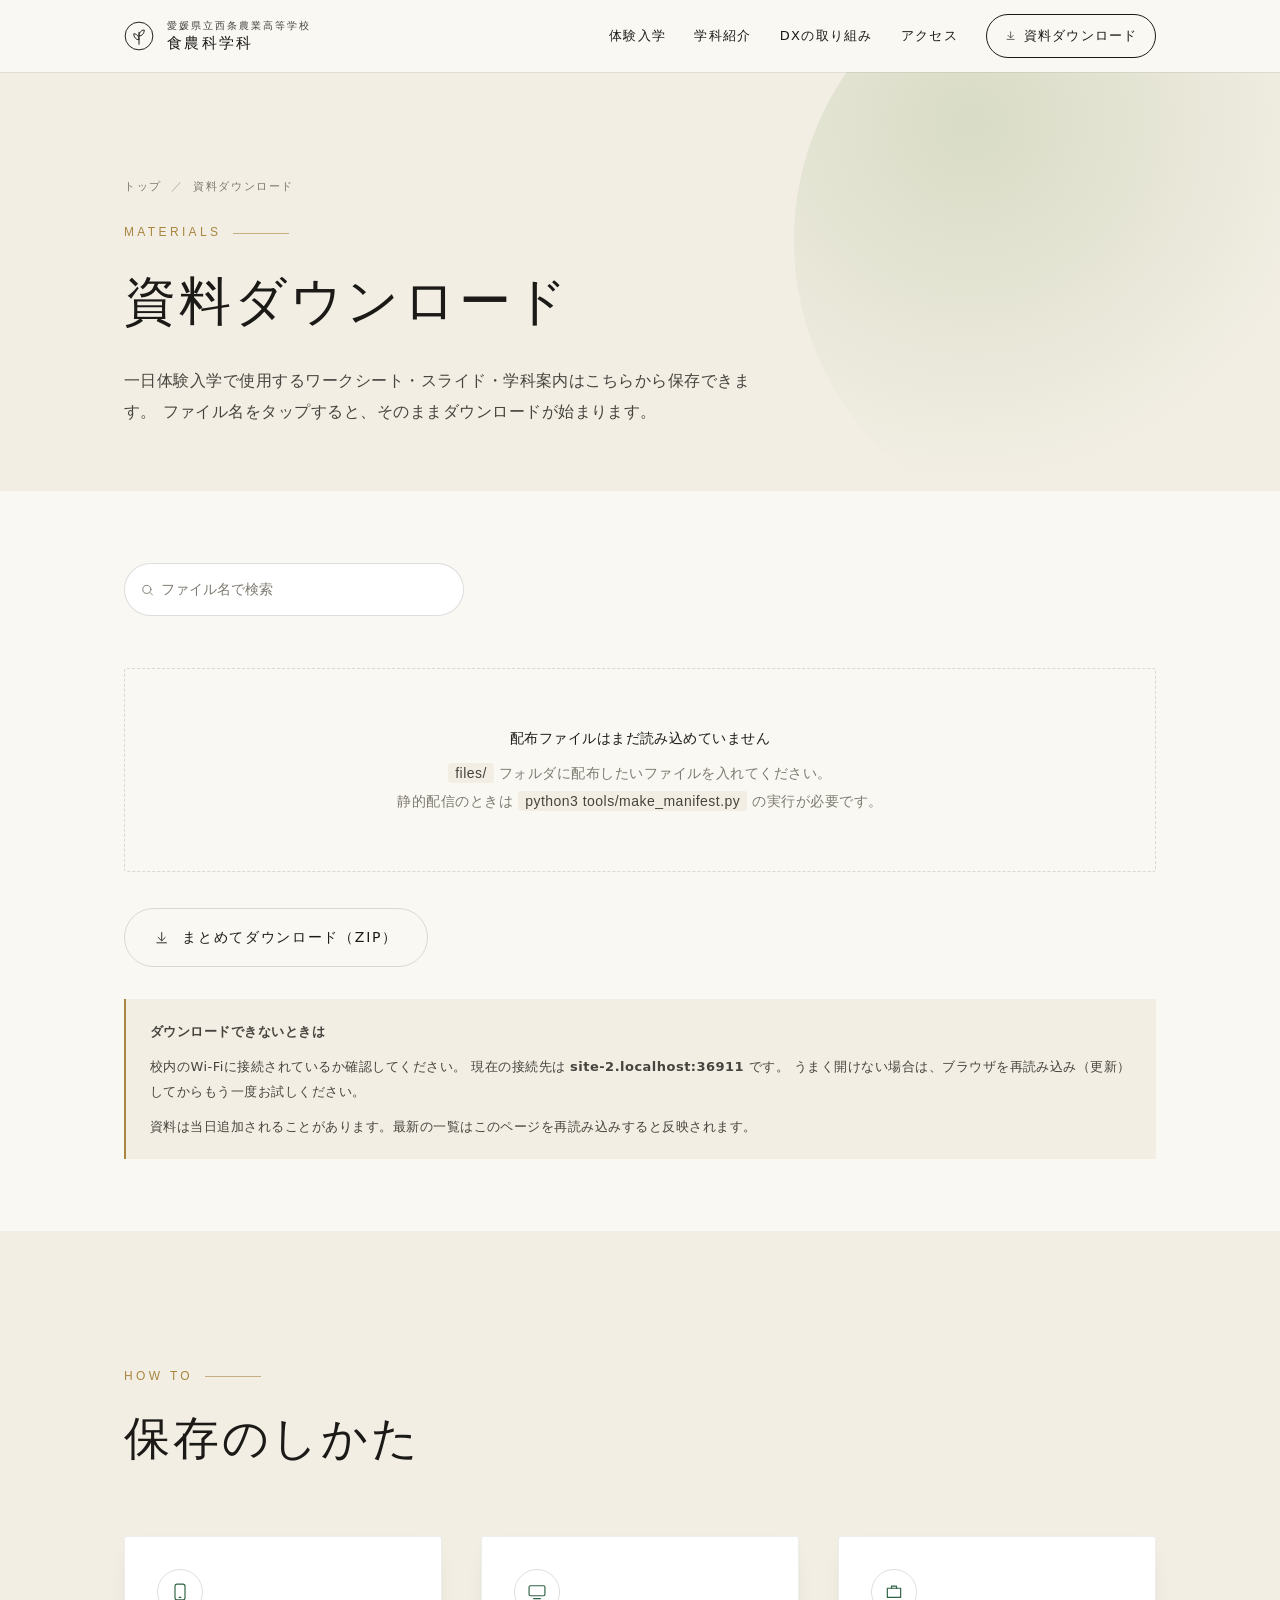
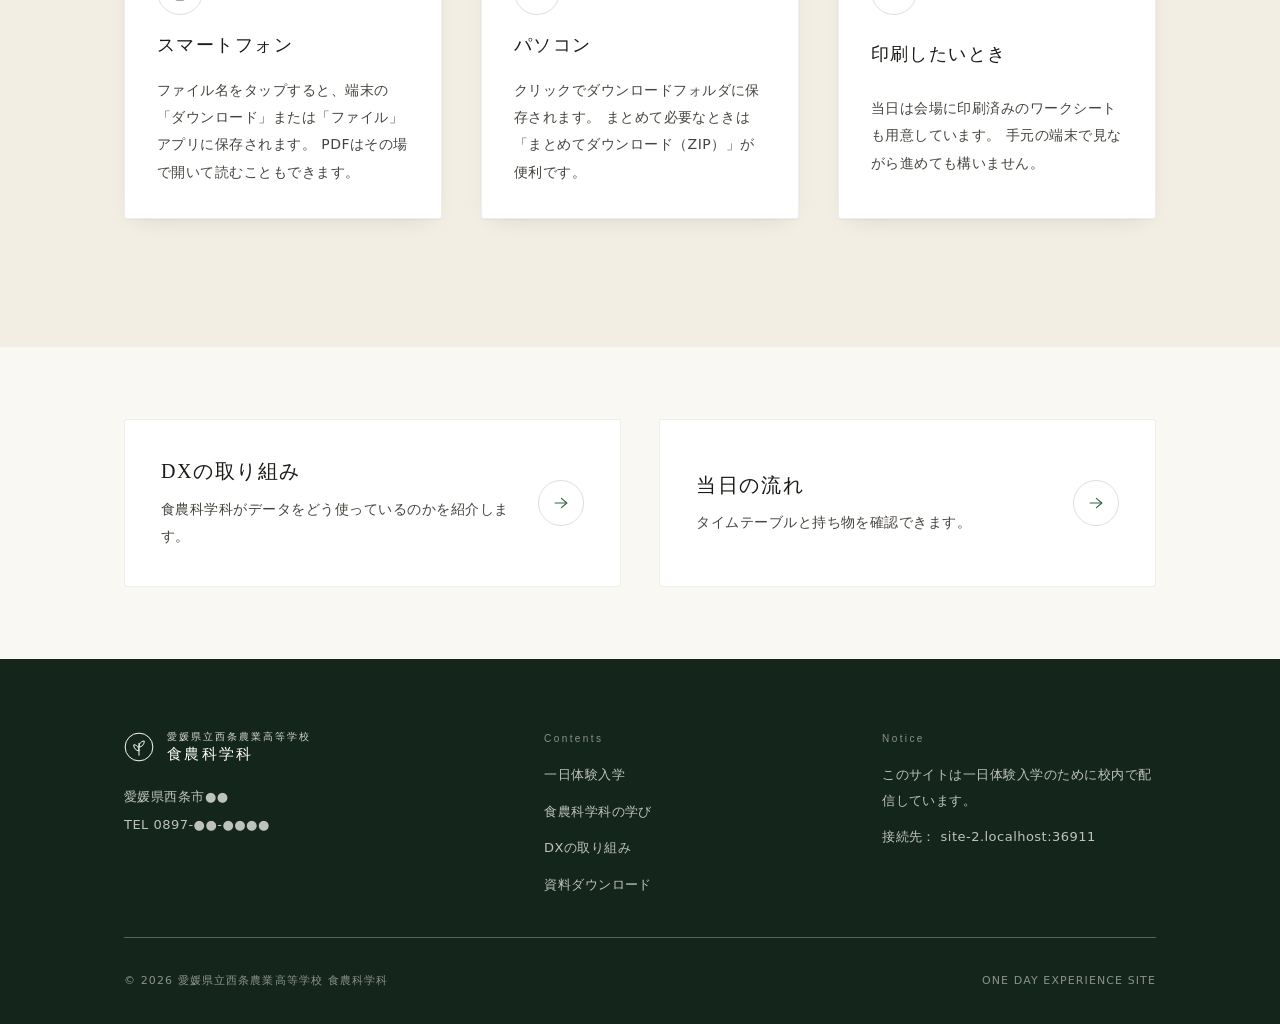
==== download.html @ 2d269757 "一日体験入学サイトを新規作成 食農科学科の一日体験入学向けサイト。Raspberry Pi を校内に置いて 資料を配布することを主目的にしている。  - index.html / dx.html / " ====
<!DOCTYPE html>
<html lang="ja">
<head>
<meta charset="UTF-8">
<meta name="viewport" content="width=device-width, initial-scale=1">
<title>資料ダウンロード｜西条農業高等学校 食農科学科 一日体験入学</title>
<meta name="description" content="一日体験入学で使用する資料・ワークシート・スライドのダウンロードページです。">
<meta name="theme-color" content="#14251b">
<meta name="robots" content="noindex">
<link rel="icon" href="assets/img/favicon.svg" type="image/svg+xml">
<script>document.documentElement.className += " js";</script>
<link rel="stylesheet" href="assets/css/style.css">
<link rel="stylesheet" href="assets/css/photos.css">
</head>
<body>

<a class="skip-link" href="#main">本文へskip</a>

<!-- ======================= ヘッダー ======================= -->
<header class="header header--static">
  <div class="header__inner">
    <a class="brand" href="index.html" aria-label="西条農業高等学校 食農科学科 トップへ">
      <svg class="brand__mark" viewBox="0 0 40 40" fill="none" stroke-width="1.3" aria-hidden="true">
        <circle cx="20" cy="20" r="18.5"/>
        <path d="M20 31V15" stroke-linecap="round"/>
        <path d="M20 20c0-4.4 3-8 7-8 0 4.4-3 8-7 8Z"/>
        <path d="M20 25c0-4.4-3-8-7-8 0 4.4 3 8 7 8Z"/>
      </svg>
      <span class="brand__txt">
        <span class="brand__school">愛媛県立西条農業高等学校</span>
        <span class="brand__dept">食農科学科</span>
      </span>
    </a>

    <nav class="gnav" aria-label="メインメニュー">
      <a class="gnav__link" href="index.html#taiken">体験入学</a>
      <a class="gnav__link" href="index.html#course">学科紹介</a>
      <a class="gnav__link" href="dx.html">DXの取り組み</a>
      <a class="gnav__link" href="index.html#access">アクセス</a>
      <a class="gnav__cta" href="download.html" aria-current="page">
        <svg viewBox="0 0 24 24" fill="none" stroke="currentColor" stroke-width="1.4" stroke-linecap="round" stroke-linejoin="round" aria-hidden="true"><path d="M12 4v12"/><path d="M6.5 11.5 12 17l5.5-5.5"/><path d="M4.5 20h15"/></svg>
        資料ダウンロード
      </a>
    </nav>

    <button class="burger" type="button" aria-expanded="false" aria-controls="drawer" aria-label="メニューを開く">
      <span></span><span></span><span></span>
    </button>
  </div>
</header>

<div class="drawer" id="drawer" aria-hidden="true">
  <nav class="wrap" aria-label="メニュー">
    <ul class="drawer__list">
      <li><a href="index.html"><em>01</em>トップ</a></li>
      <li><a href="index.html#taiken"><em>02</em>一日体験入学</a></li>
      <li><a href="index.html#course"><em>03</em>食農科学科の学び</a></li>
      <li><a href="dx.html"><em>04</em>DXの取り組み</a></li>
      <li><a href="download.html"><em>05</em>資料ダウンロード</a></li>
      <li><a href="index.html#access"><em>06</em>アクセス</a></li>
    </ul>
    <p class="drawer__foot">校内Wi-Fi接続中のアドレス： <span data-host>localhost</span></p>
  </nav>
</div>

<main id="main">

  <!-- ======================= ページヘッダー ======================= -->
  <section class="phero">
    <div class="wrap phero__inner">
      <ul class="crumb">
        <li><a href="index.html">トップ</a></li>
        <li>資料ダウンロード</li>
      </ul>
      <p class="head__no" style="margin-top:1.5rem" data-reveal>MATERIALS</p>
      <h1 class="phero__ttl" data-reveal data-reveal-group="1">資料ダウンロード</h1>
      <p class="phero__lead" data-reveal data-reveal-group="2">
        一日体験入学で使用するワークシート・スライド・学科案内はこちらから保存できます。
        ファイル名をタップすると、そのままダウンロードが始まります。
      </p>
    </div>
  </section>

  <!-- ======================= ファイル一覧 ======================= -->
  <section class="section section--tight">
    <div class="wrap">
      <div data-filelist data-reveal>

        <div class="dl-bar">
          <div class="dl-search">
            <svg viewBox="0 0 24 24" fill="none" stroke="currentColor" stroke-width="1.5" stroke-linecap="round" aria-hidden="true">
              <circle cx="11" cy="11" r="6.5"/><path d="m16 16 4 4"/>
            </svg>
            <input type="search" data-fl-search placeholder="ファイル名で検索" aria-label="ファイル名で検索">
          </div>
          <p style="font-family:var(--f-num); font-size:.75rem; letter-spacing:.14em; color:var(--c-ink-3)">
            <span data-fl-count></span>
          </p>
        </div>

        <div class="chips" data-fl-chips style="margin-bottom:1.5rem"></div>

        <div class="filelist" data-fl-list>
          <div class="state state--load"><div class="spinner" aria-hidden="true"></div>読み込み中…</div>
          <noscript>
            <div class="state">
              <b>ファイル一覧を表示できません</b>
              ブラウザのJavaScriptが無効になっています。<br>
              <a href="files/">こちらの簡易一覧</a> から資料を保存してください。
            </div>
          </noscript>
        </div>

        <div class="btn-row" style="margin-top:2.25rem">
          <a class="btn btn--ghost btn--down" data-fl-zip href="api/files.zip" hidden>
            <svg class="btn__ico" viewBox="0 0 24 24" fill="none" stroke="currentColor" stroke-width="1.4" stroke-linecap="round" stroke-linejoin="round" aria-hidden="true"><path d="M12 4v12"/><path d="M6.5 11.5 12 17l5.5-5.5"/><path d="M4.5 20h15"/></svg>
            まとめてダウンロード（ZIP）
          </a>
        </div>

        <div class="dl-note">
          <p><b>ダウンロードできないときは</b></p>
          <p>
            校内のWi-Fiに接続されているか確認してください。
            現在の接続先は <b data-host>localhost</b> です。
            うまく開けない場合は、ブラウザを再読み込み（更新）してからもう一度お試しください。
          </p>
          <p>
            資料は当日追加されることがあります。最新の一覧はこのページを再読み込みすると反映されます。
          </p>
        </div>
      </div>
    </div>
  </section>

  <!-- ======================= 使い方 ======================= -->
  <section class="section section--paper2">
    <div class="wrap">
      <div class="head">
        <p class="head__no" data-reveal>HOW TO</p>
        <h2 class="head__ttl" data-reveal data-reveal-group="1">保存のしかた</h2>
      </div>

      <div class="grid grid--3">
        <div class="card" data-reveal data-reveal-group="0">
          <span class="ico-circle" aria-hidden="true">
            <svg viewBox="0 0 24 24" fill="none" stroke="currentColor" stroke-width="1.4" stroke-linecap="round" stroke-linejoin="round"><rect x="6" y="2.5" width="12" height="19" rx="2.5"/><path d="M11 18.5h2"/></svg>
          </span>
          <h3 class="card__ttl">スマートフォン</h3>
          <p class="card__txt">
            ファイル名をタップすると、端末の「ダウンロード」または「ファイル」アプリに保存されます。
            PDFはその場で開いて読むこともできます。
          </p>
        </div>

        <div class="card" data-reveal data-reveal-group="1">
          <span class="ico-circle" aria-hidden="true">
            <svg viewBox="0 0 24 24" fill="none" stroke="currentColor" stroke-width="1.4" stroke-linecap="round" stroke-linejoin="round"><rect x="2.5" y="4.5" width="19" height="12" rx="1.5"/><path d="M8 20h8"/></svg>
          </span>
          <h3 class="card__ttl">パソコン</h3>
          <p class="card__txt">
            クリックでダウンロードフォルダに保存されます。
            まとめて必要なときは「まとめてダウンロード（ZIP）」が便利です。
          </p>
        </div>

        <div class="card" data-reveal data-reveal-group="2">
          <span class="ico-circle" aria-hidden="true">
            <svg viewBox="0 0 24 24" fill="none" stroke="currentColor" stroke-width="1.4" stroke-linecap="round" stroke-linejoin="round"><path d="M4 7.5h16v11H4z"/><path d="M9 7.5V5h6v2.5"/></svg>
          </span>
          <h3 class="card__ttl">印刷したいとき</h3>
          <p class="card__txt">
            当日は会場に印刷済みのワークシートも用意しています。
            手元の端末で見ながら進めても構いません。
          </p>
        </div>
      </div>
    </div>
  </section>

  <section class="section section--tight">
    <div class="wrap">
      <div class="grid grid--2">
        <a class="linkcard" href="dx.html" data-reveal>
          <div>
            <h3 class="linkcard__ttl">DXの取り組み</h3>
            <p class="linkcard__txt">食農科学科がデータをどう使っているのかを紹介します。</p>
          </div>
          <span class="ico-circle" aria-hidden="true">
            <svg viewBox="0 0 24 24" fill="none" stroke="currentColor" stroke-width="1.4" stroke-linecap="round" stroke-linejoin="round"><path d="M5 12h13"/><path d="M12.5 6.5 19 12l-6.5 5.5"/></svg>
          </span>
        </a>
        <a class="linkcard" href="index.html#taiken" data-reveal data-reveal-group="1">
          <div>
            <h3 class="linkcard__ttl">当日の流れ</h3>
            <p class="linkcard__txt">タイムテーブルと持ち物を確認できます。</p>
          </div>
          <span class="ico-circle" aria-hidden="true">
            <svg viewBox="0 0 24 24" fill="none" stroke="currentColor" stroke-width="1.4" stroke-linecap="round" stroke-linejoin="round"><path d="M5 12h13"/><path d="M12.5 6.5 19 12l-6.5 5.5"/></svg>
          </span>
        </a>
      </div>
    </div>
  </section>
</main>

<footer class="footer">
  <div class="wrap">
    <div class="footer__top">
      <div>
        <a class="brand footer__brand" href="index.html">
          <svg class="brand__mark" viewBox="0 0 40 40" fill="none" stroke-width="1.3" aria-hidden="true">
            <circle cx="20" cy="20" r="18.5"/>
            <path d="M20 31V15" stroke-linecap="round"/>
            <path d="M20 20c0-4.4 3-8 7-8 0 4.4-3 8-7 8Z"/>
            <path d="M20 25c0-4.4-3-8-7-8 0 4.4 3 8 7 8Z"/>
          </svg>
          <span class="brand__txt">
            <span class="brand__school">愛媛県立西条農業高等学校</span>
            <span class="brand__dept">食農科学科</span>
          </span>
        </a>
        <address class="footer__addr">
          愛媛県西条市●●<br>
          TEL 0897-●●-●●●●
        </address>
      </div>
      <nav aria-label="サイト内リンク">
        <h3>Contents</h3>
        <ul class="footer__links">
          <li><a href="index.html#taiken">一日体験入学</a></li>
          <li><a href="index.html#course">食農科学科の学び</a></li>
          <li><a href="dx.html">DXの取り組み</a></li>
          <li><a href="download.html">資料ダウンロード</a></li>
        </ul>
      </nav>
      <div>
        <h3>Notice</h3>
        <ul class="footer__links">
          <li>このサイトは一日体験入学のために校内で配信しています。</li>
          <li>接続先： <span data-host>localhost</span></li>
        </ul>
      </div>
    </div>
    <div class="footer__bottom">
      <p>&copy; <span data-year>2026</span> 愛媛県立西条農業高等学校 食農科学科</p>
      <p>ONE DAY EXPERIENCE SITE</p>
    </div>
  </div>
</footer>

<script src="assets/js/main.js" defer></script>
<script src="assets/js/files.js" defer></script>
</body>
</html>
---- assets/css/style.css ----
@charset "UTF-8";
/* ==========================================================================
   西条農業高校 食農科学科 一日体験入学サイト
   style.css  ─ デザインシステム本体
   ※ 外部CDN・Webフォントは一切使いません（ラズパイのオフライン配信前提）
   ========================================================================== */

/* --------------------------------------------------------------------------
   1. トークン
   -------------------------------------------------------------------------- */
:root {
  color-scheme: light;

  /* 色：墨と深緑、生成りの紙 */
  --c-ink:        #1b1a17;
  --c-ink-2:      #46443e;
  --c-ink-3:      #7d7a70;
  --c-paper:      #faf8f3;
  --c-paper-2:    #f2eee4;
  --c-paper-3:    #e8e2d4;
  --c-green-900:  #14251b;
  --c-green-700:  #1f4130;
  --c-green-500:  #2f6244;
  --c-leaf:       #7d9a58;
  --c-gold:       #a8863f;
  --c-white:      #ffffff;

  --c-line:       rgba(27, 26, 23, 0.14);
  --c-line-soft:  rgba(27, 26, 23, 0.07);
  --c-line-light: rgba(255, 255, 255, 0.28);

  /* 書体：端末にある和文フォントで完結させる */
  --f-serif: "Hiragino Mincho ProN", "HiraMinProN-W3", "Yu Mincho", YuMincho,
             "Noto Serif JP", "Noto Serif CJK JP", "BIZ UDPMincho",
             "MS PMincho", serif;
  --f-sans:  "Hiragino Sans", "HiraginoSans-W3", "Noto Sans JP",
             "Noto Sans CJK JP", "Yu Gothic Medium", "Yu Gothic", YuGothic,
             Meiryo, system-ui, -apple-system, sans-serif;
  --f-num:   "Helvetica Neue", Helvetica, Arial, var(--f-sans);

  /* 余白のリズム */
  --sp-1: 0.5rem;
  --sp-2: 1rem;
  --sp-3: 1.5rem;
  --sp-4: 2rem;
  --sp-5: 3rem;
  --sp-6: 4.5rem;
  --sp-7: 7rem;
  --sp-8: 10rem;

  --wrap: 1160px;
  --wrap-narrow: 760px;
  --gutter: clamp(1.25rem, 5vw, 4rem);

  --header-h: 72px;

  --ease: cubic-bezier(0.22, 0.61, 0.36, 1);
  --ease-out: cubic-bezier(0.16, 1, 0.3, 1);

  --shadow-1: 0 1px 2px rgba(27, 26, 23, 0.04),
              0 8px 24px -12px rgba(27, 26, 23, 0.14);
  --shadow-2: 0 2px 4px rgba(27, 26, 23, 0.05),
              0 24px 60px -24px rgba(27, 26, 23, 0.28);
}

/* --------------------------------------------------------------------------
   2. リセットと下地
   -------------------------------------------------------------------------- */
*, *::before, *::after { box-sizing: border-box; }

html {
  -webkit-text-size-adjust: 100%;
  scroll-behavior: smooth;
  scroll-padding-top: calc(var(--header-h) + 1rem);
}

body {
  margin: 0;
  background: var(--c-paper);
  color: var(--c-ink);
  font-family: var(--f-sans);
  font-size: clamp(0.9375rem, 0.9rem + 0.2vw, 1rem);
  line-height: 1.95;
  letter-spacing: 0.03em;
  font-feature-settings: "palt" 1;
  -webkit-font-smoothing: antialiased;
  overflow-x: hidden;
}

body.is-locked { overflow: hidden; }

img, svg, video { display: block; max-width: 100%; height: auto; }
a { color: inherit; text-decoration: none; }
button { font: inherit; color: inherit; }

h1, h2, h3, h4 {
  margin: 0;
  font-family: var(--f-serif);
  font-weight: 500;
  line-height: 1.5;
  letter-spacing: 0.06em;
}

p { margin: 0; }
ul, ol { margin: 0; padding: 0; list-style: none; }

::selection { background: var(--c-leaf); color: var(--c-white); }

:focus-visible {
  outline: 2px solid var(--c-green-500);
  outline-offset: 3px;
  border-radius: 2px;
}

.u-visually-hidden {
  position: absolute !important;
  width: 1px; height: 1px;
  margin: -1px; padding: 0;
  overflow: hidden;
  clip-path: inset(50%);
  white-space: nowrap;
}

.skip-link {
  position: fixed;
  top: 0.5rem; left: 50%;
  transform: translate(-50%, -200%);
  z-index: 200;
  padding: 0.6rem 1.2rem;
  background: var(--c-green-700);
  color: var(--c-white);
  font-size: 0.8125rem;
  border-radius: 999px;
  transition: transform 0.2s var(--ease);
}
.skip-link:focus { transform: translate(-50%, 0); }

/* --------------------------------------------------------------------------
   3. レイアウト部品
   -------------------------------------------------------------------------- */
.wrap {
  width: 100%;
  max-width: var(--wrap);
  margin-inline: auto;
  padding-inline: var(--gutter);
}
.wrap--narrow { max-width: calc(var(--wrap-narrow) + var(--gutter) * 2); }

.section { padding-block: clamp(4rem, 10vw, var(--sp-8)); }
.section--tight { padding-block: clamp(3rem, 7vw, var(--sp-6)); }
.section--paper2 { background: var(--c-paper-2); }
.section--dark {
  background: var(--c-green-900);
  color: rgba(255, 255, 255, 0.86);
}
.section--dark h2, .section--dark h3 { color: var(--c-white); }

.rule {
  height: 1px;
  border: 0;
  margin: 0;
  background: var(--c-line);
}

/* 見出しブロック --------------------------------------------------------- */
.head { margin-bottom: clamp(2.5rem, 5vw, 4rem); }

.head__no {
  display: inline-flex;
  align-items: center;
  gap: 0.75rem;
  font-family: var(--f-num);
  font-size: 0.75rem;
  letter-spacing: 0.28em;
  color: var(--c-gold);
}
.head__no::after {
  content: "";
  width: clamp(2rem, 6vw, 3.5rem);
  height: 1px;
  background: currentColor;
  opacity: 0.6;
}

.head__ttl {
  margin-top: 1rem;
  font-size: clamp(1.625rem, 1.1rem + 2.4vw, 2.875rem);
  line-height: 1.42;
}
.head__ttl .thin { color: var(--c-ink-3); }

.head__en {
  margin-top: 0.85rem;
  font-family: var(--f-num);
  font-size: 0.6875rem;
  letter-spacing: 0.3em;
  text-transform: uppercase;
  color: var(--c-ink-3);
}
.section--dark .head__en { color: rgba(255, 255, 255, 0.5); }

.head__lead {
  margin-top: 1.75rem;
  max-width: 42em;
  color: var(--c-ink-2);
}
.section--dark .head__lead { color: rgba(255, 255, 255, 0.78); }

/* 縦書きの飾りラベル ---------------------------------------------------- */
.vlabel {
  writing-mode: vertical-rl;
  font-family: var(--f-serif);
  font-size: 0.75rem;
  letter-spacing: 0.42em;
  color: var(--c-ink-3);
}

/* ボタン ---------------------------------------------------------------- */
.btn {
  --btn-bg: var(--c-green-700);
  --btn-fg: var(--c-white);
  position: relative;
  display: inline-flex;
  align-items: center;
  gap: 0.9em;
  padding: 1.05em 2.1em;
  background: var(--btn-bg);
  color: var(--btn-fg);
  font-size: 0.875rem;
  letter-spacing: 0.12em;
  border: 1px solid transparent;
  border-radius: 999px;
  cursor: pointer;
  overflow: hidden;
  transition: background 0.4s var(--ease), color 0.4s var(--ease),
              border-color 0.4s var(--ease), transform 0.4s var(--ease);
}
.btn__ico {
  flex: none;
  width: 1.1em;
  transition: transform 0.4s var(--ease-out);
}
.btn:hover { transform: translateY(-2px); }
.btn:hover .btn__ico { transform: translateX(0.28em); }
.btn--down:hover .btn__ico { transform: translateY(0.22em); }

.btn--ghost {
  --btn-bg: transparent;
  --btn-fg: var(--c-ink);
  border-color: var(--c-line);
}
.btn--ghost:hover { --btn-bg: var(--c-ink); --btn-fg: var(--c-white); }

.btn--light {
  --btn-bg: transparent;
  --btn-fg: var(--c-white);
  border-color: var(--c-line-light);
}
.btn--light:hover { --btn-bg: var(--c-white); --btn-fg: var(--c-green-900); }

.btn-row {
  display: flex;
  flex-wrap: wrap;
  gap: 0.9rem;
}

/* テキストリンク -------------------------------------------------------- */
.tlink {
  display: inline-flex;
  align-items: center;
  gap: 0.7em;
  font-size: 0.8125rem;
  letter-spacing: 0.14em;
  padding-bottom: 0.35em;
  border-bottom: 1px solid var(--c-line);
  transition: border-color 0.3s var(--ease), gap 0.3s var(--ease);
}
.tlink:hover { border-color: var(--c-green-500); gap: 1.1em; }
.tlink svg { width: 0.95em; flex: none; }

/* --------------------------------------------------------------------------
   4. ヘッダー
   -------------------------------------------------------------------------- */
.header {
  position: fixed;
  inset: 0 0 auto 0;
  /* ドロワー(110)より前に置く。閉じるボタンが押せなくなるのを防ぐ */
  z-index: 130;
  height: var(--header-h);
  display: flex;
  align-items: center;
  color: var(--c-white);
  transition: background 0.45s var(--ease), color 0.45s var(--ease),
              box-shadow 0.45s var(--ease), height 0.45s var(--ease);
}
.header::after {
  content: "";
  position: absolute;
  inset: 0 0 auto 0;
  height: 140px;
  background: linear-gradient(to bottom, rgba(10, 18, 13, 0.5), transparent);
  opacity: 1;
  transition: opacity 0.45s var(--ease);
  pointer-events: none;
  z-index: -1;
}
.header.is-solid {
  background: rgba(250, 248, 243, 0.92);
  -webkit-backdrop-filter: saturate(1.4) blur(14px);
  backdrop-filter: saturate(1.4) blur(14px);
  color: var(--c-ink);
  box-shadow: 0 1px 0 var(--c-line-soft);
}
.header.is-solid::after { opacity: 0; }

/* トップ以外の下層ページは常に不透明ヘッダー */
.header--static {
  position: sticky;
  background: rgba(250, 248, 243, 0.92);
  -webkit-backdrop-filter: saturate(1.4) blur(14px);
  backdrop-filter: saturate(1.4) blur(14px);
  color: var(--c-ink);
  box-shadow: 0 1px 0 var(--c-line-soft);
}
.header--static::after { display: none; }

/* ドロワーを開いている間は、ヘッダーを暗い背景に溶け込ませる */
body.is-locked .header {
  background: transparent;
  -webkit-backdrop-filter: none;
  backdrop-filter: none;
  color: var(--c-white);
  box-shadow: none;
}
body.is-locked .header::after { opacity: 0; }

.header__inner {
  width: 100%;
  max-width: var(--wrap);
  margin-inline: auto;
  padding-inline: var(--gutter);
  display: flex;
  align-items: center;
  justify-content: space-between;
  gap: var(--sp-3);
}

.brand { display: flex; align-items: center; gap: 0.8rem; }
.brand__mark {
  flex: none;
  width: 30px; height: 30px;
}
.brand__mark path, .brand__mark circle { stroke: currentColor; }
.brand__txt { display: grid; gap: 0.15em; }
.brand__school {
  font-size: 0.625rem;
  letter-spacing: 0.2em;
  opacity: 0.8;
  line-height: 1.2;
}
.brand__dept {
  font-family: var(--f-serif);
  font-size: 0.9375rem;
  letter-spacing: 0.16em;
  line-height: 1.2;
}

.gnav { display: flex; align-items: center; gap: clamp(1.1rem, 2.2vw, 2.1rem); }
.gnav__link {
  position: relative;
  font-size: 0.8125rem;
  letter-spacing: 0.1em;
  padding-block: 0.4em;
}
.gnav__link::after {
  content: "";
  position: absolute;
  left: 0; bottom: 0;
  width: 100%; height: 1px;
  background: currentColor;
  transform: scaleX(0);
  transform-origin: left;
  transition: transform 0.4s var(--ease-out);
}
.gnav__link:hover::after, .gnav__link[aria-current="page"]::after { transform: scaleX(1); }

.gnav__cta {
  display: inline-flex;
  align-items: center;
  gap: 0.6em;
  padding: 0.7em 1.4em;
  font-size: 0.78125rem;
  letter-spacing: 0.1em;
  border: 1px solid currentColor;
  border-radius: 999px;
  transition: background 0.35s var(--ease), color 0.35s var(--ease);
}
.gnav__cta svg { width: 0.9em; }
.header.is-solid .gnav__cta:hover,
.header--static .gnav__cta:hover { background: var(--c-ink); color: var(--c-paper); }
.gnav__cta:hover { background: var(--c-white); color: var(--c-green-900); }

/* ハンバーガー ---------------------------------------------------------- */
.burger {
  display: none;
  width: 44px; height: 44px;
  margin-right: -10px;
  background: none;
  border: 0;
  cursor: pointer;
  position: relative;
  z-index: 120;
}
.burger span {
  position: absolute;
  left: 11px;
  width: 22px; height: 1px;
  background: currentColor;
  transition: transform 0.4s var(--ease), opacity 0.3s var(--ease);
}
.burger span:nth-child(1) { top: 17px; }
.burger span:nth-child(2) { top: 22px; }
.burger span:nth-child(3) { top: 27px; }
.burger[aria-expanded="true"] span:nth-child(1) { transform: translateY(5px) rotate(45deg); }
.burger[aria-expanded="true"] span:nth-child(2) { opacity: 0; }
.burger[aria-expanded="true"] span:nth-child(3) { transform: translateY(-5px) rotate(-45deg); }

/* ドロワー -------------------------------------------------------------- */
.drawer {
  position: fixed;
  inset: 0;
  z-index: 110;
  display: grid;
  align-content: center;
  padding: calc(var(--header-h) + 2rem) var(--gutter) 3rem;
  background: var(--c-green-900);
  color: var(--c-white);
  opacity: 0;
  visibility: hidden;
  transition: opacity 0.5s var(--ease), visibility 0.5s;
}
.drawer.is-open { opacity: 1; visibility: visible; }
.drawer__list { display: grid; gap: 0.35rem; }
.drawer__list a {
  display: flex;
  align-items: baseline;
  gap: 1rem;
  padding: 0.85rem 0;
  border-bottom: 1px solid var(--c-line-light);
  font-family: var(--f-serif);
  font-size: 1.25rem;
  letter-spacing: 0.12em;
  opacity: 0;
  transform: translateY(12px);
}
.drawer.is-open .drawer__list a {
  opacity: 1;
  transform: none;
  transition: opacity 0.6s var(--ease) calc(var(--i, 0) * 60ms + 120ms),
              transform 0.6s var(--ease-out) calc(var(--i, 0) * 60ms + 120ms);
}
.drawer__list em {
  font-family: var(--f-num);
  font-size: 0.6875rem;
  font-style: normal;
  letter-spacing: 0.2em;
  color: rgba(255, 255, 255, 0.45);
}
.drawer__foot {
  margin-top: 2.5rem;
  font-size: 0.75rem;
  letter-spacing: 0.1em;
  color: rgba(255, 255, 255, 0.6);
}

/* --------------------------------------------------------------------------
   5. ヒーロー
   -------------------------------------------------------------------------- */
.hero {
  position: relative;
  min-height: 100svh;
  display: grid;
  align-items: end;
  overflow: hidden;
  color: var(--c-white);
  background: var(--c-green-900);
}
.hero__media {
  position: absolute;
  inset: 0;
  z-index: 0;
}
.hero__media .photo { height: 100%; }
.hero__media .photo::after {
  content: "";
  position: absolute;
  inset: 0;
  background:
    linear-gradient(to top, rgba(8, 16, 11, 0.82) 0%, rgba(8, 16, 11, 0.34) 45%, rgba(8, 16, 11, 0.22) 100%);
}
.hero__media img, .hero__media .photo__img {
  animation: kenburns 26s var(--ease) infinite alternate;
}
@keyframes kenburns {
  from { transform: scale(1.02); }
  to   { transform: scale(1.12) translate3d(-1.5%, -1%, 0); }
}

.hero__inner {
  position: relative;
  z-index: 1;
  width: 100%;
  max-width: var(--wrap);
  margin-inline: auto;
  padding: calc(var(--header-h) + 4rem) var(--gutter) clamp(4rem, 12vh, 8rem);
}

.hero__eyebrow {
  display: inline-flex;
  align-items: center;
  gap: 1rem;
  padding: 0.55em 1.2em 0.55em 1.1em;
  border: 1px solid var(--c-line-light);
  border-radius: 999px;
  font-size: 0.75rem;
  letter-spacing: 0.18em;
}
.hero__eyebrow b { font-family: var(--f-num); font-weight: 400; }

.hero__ttl {
  margin-top: 1.8rem;
  font-size: clamp(2.25rem, 1.2rem + 5.6vw, 4.75rem);
  line-height: 1.28;
  letter-spacing: 0.04em;
  text-shadow: 0 2px 30px rgba(0, 0, 0, 0.25);
}
.hero__ttl .accent {
  position: relative;
  color: #d9e6c6;
}
.hero__lead {
  margin-top: 1.75rem;
  max-width: 32em;
  font-size: clamp(0.9375rem, 0.9rem + 0.3vw, 1.0625rem);
  color: rgba(255, 255, 255, 0.86);
}
.hero__actions { margin-top: clamp(2rem, 4vw, 2.75rem); }

.hero__meta {
  margin-top: clamp(2.5rem, 5vw, 3.5rem);
  display: flex;
  flex-wrap: wrap;
  gap: 0 clamp(1.5rem, 4vw, 3rem);
  padding-top: 1.5rem;
  border-top: 1px solid var(--c-line-light);
  font-size: 0.8125rem;
  color: rgba(255, 255, 255, 0.8);
}
.hero__meta div { display: flex; align-items: baseline; gap: 0.7rem; }
.hero__meta dt {
  font-family: var(--f-num);
  font-size: 0.625rem;
  letter-spacing: 0.24em;
  color: rgba(255, 255, 255, 0.5);
}
.hero__meta dd { margin: 0; }

.hero__scroll {
  position: absolute;
  right: var(--gutter);
  bottom: 0;
  z-index: 1;
  display: grid;
  justify-items: center;
  gap: 0.9rem;
  font-family: var(--f-num);
  font-size: 0.625rem;
  letter-spacing: 0.24em;
  color: rgba(255, 255, 255, 0.7);
  writing-mode: vertical-rl;
}
.hero__scroll::after {
  content: "";
  width: 1px; height: 68px;
  background: linear-gradient(to bottom, rgba(255, 255, 255, 0.7), transparent);
  animation: scrollcue 2.4s var(--ease) infinite;
  transform-origin: top;
}
@keyframes scrollcue {
  0%   { transform: scaleY(0); opacity: 0; }
  35%  { transform: scaleY(1); opacity: 1; }
  100% { transform: scaleY(1) translateY(68px); opacity: 0; }
}

/* 下層ページの小さいヒーロー ------------------------------------------- */
.phero {
  position: relative;
  padding: clamp(3.5rem, 9vw, 6.5rem) 0 clamp(2.5rem, 6vw, 4rem);
  background: var(--c-paper-2);
  overflow: hidden;
}
.phero::before {
  content: "";
  position: absolute;
  right: -8%;
  top: -30%;
  width: 46vw;
  aspect-ratio: 1;
  border-radius: 50%;
  background: radial-gradient(circle at 30% 30%, rgba(125, 154, 88, 0.22), transparent 62%);
  pointer-events: none;
}
.phero__inner { position: relative; }
.phero__ttl {
  margin-top: 1rem;
  font-size: clamp(1.875rem, 1.2rem + 3vw, 3.25rem);
}
.phero__lead { margin-top: 1.5rem; max-width: 40em; color: var(--c-ink-2); }

.crumb {
  display: flex;
  flex-wrap: wrap;
  align-items: center;
  gap: 0.6rem;
  font-size: 0.6875rem;
  letter-spacing: 0.14em;
  color: var(--c-ink-3);
}
.crumb a:hover { color: var(--c-green-500); }
.crumb li:not(:last-child)::after { content: "／"; margin-left: 0.6rem; opacity: 0.6; }
.crumb li { display: flex; align-items: center; }

/* --------------------------------------------------------------------------
   6. 写真スロット（差し替えは assets/css/photos.css の1か所）
   -------------------------------------------------------------------------- */
.photo {
  position: relative;
  display: block;
  overflow: hidden;
  background-color: var(--c-paper-3);
  background-image: var(--photo, none);
  background-size: cover;
  background-position: center;
  border-radius: 2px;
}
.photo--3x2  { aspect-ratio: 3 / 2; }
.photo--4x3  { aspect-ratio: 4 / 3; }
.photo--1x1  { aspect-ratio: 1 / 1; }
.photo--16x9 { aspect-ratio: 16 / 9; }
.photo--tall { aspect-ratio: 3 / 4; }

/* 写真未設定時に出る「差し替え待ち」の目印 */
.photo::before {
  content: attr(data-note);
  position: absolute;
  inset: auto auto 0.75rem 0.75rem;
  z-index: 1;
  padding: 0.3em 0.7em;
  background: rgba(27, 26, 23, 0.55);
  color: #fff;
  font-family: var(--f-num);
  font-size: 0.625rem;
  letter-spacing: 0.12em;
  border-radius: 999px;
  opacity: 0;
  transition: opacity 0.3s var(--ease);
  pointer-events: none;
}
.photo[data-note]:hover::before { opacity: 1; }

.photo--zoom { transition: transform 1.2s var(--ease-out); }
a:hover > .photo--zoom, .card:hover .photo--zoom { transform: scale(1.045); }

.figure { display: grid; gap: 0.9rem; }
.figure figcaption {
  font-size: 0.75rem;
  letter-spacing: 0.08em;
  color: var(--c-ink-3);
  display: flex;
  gap: 0.6rem;
}
.figure figcaption::before {
  content: "";
  flex: none;
  width: 1.5rem; height: 1px;
  margin-top: 0.85em;
  background: var(--c-gold);
}

/* --------------------------------------------------------------------------
   7. 汎用グリッド・カード
   -------------------------------------------------------------------------- */
.grid { display: grid; gap: clamp(1.5rem, 3vw, 2.5rem); }
.grid--2 { grid-template-columns: repeat(auto-fit, minmax(min(100%, 300px), 1fr)); }
.grid--3 { grid-template-columns: repeat(auto-fit, minmax(min(100%, 260px), 1fr)); }
.grid--4 { grid-template-columns: repeat(auto-fit, minmax(min(100%, 210px), 1fr)); }

.split {
  display: grid;
  gap: clamp(2rem, 5vw, 4.5rem);
  align-items: center;
  grid-template-columns: 1fr;
}
.split--top { align-items: start; }
@media (min-width: 880px) {
  .split { grid-template-columns: 1.05fr 1fr; }
  .split--rev > :first-child { order: 2; }
  .split--media-lg { grid-template-columns: 1.25fr 1fr; }
}

.card {
  position: relative;
  display: grid;
  gap: 1.1rem;
  padding: clamp(1.5rem, 3vw, 2rem);
  background: var(--c-white);
  border: 1px solid var(--c-line-soft);
  border-radius: 3px;
  box-shadow: var(--shadow-1);
  transition: transform 0.5s var(--ease), box-shadow 0.5s var(--ease);
}
.card:hover { transform: translateY(-4px); box-shadow: var(--shadow-2); }
.card__no {
  font-family: var(--f-num);
  font-size: 0.6875rem;
  letter-spacing: 0.22em;
  color: var(--c-gold);
}
.card__ttl {
  font-size: 1.125rem;
  letter-spacing: 0.08em;
}
.card__txt { font-size: 0.875rem; color: var(--c-ink-2); }
.card__tags { display: flex; flex-wrap: wrap; gap: 0.4rem; }
.card--flat { background: transparent; border: 0; box-shadow: none; padding: 0; }
.card--flat:hover { transform: none; box-shadow: none; }

.tag {
  display: inline-block;
  padding: 0.3em 0.75em;
  background: var(--c-paper-2);
  color: var(--c-ink-2);
  font-size: 0.6875rem;
  letter-spacing: 0.08em;
  border-radius: 999px;
}
.section--dark .tag {
  background: rgba(255, 255, 255, 0.1);
  color: rgba(255, 255, 255, 0.8);
}

/* アイコン付きの丸 ------------------------------------------------------ */
.ico-circle {
  display: grid;
  place-items: center;
  width: 46px; height: 46px;
  border: 1px solid var(--c-line);
  border-radius: 50%;
  color: var(--c-green-500);
}
.ico-circle svg { width: 20px; height: 20px; }
.section--dark .ico-circle { border-color: var(--c-line-light); color: #cfe0b8; }

/* --------------------------------------------------------------------------
   8. 数字・特徴リスト
   -------------------------------------------------------------------------- */
.stats {
  display: grid;
  gap: 1px;
  background: var(--c-line-soft);
  grid-template-columns: repeat(auto-fit, minmax(min(100%, 200px), 1fr));
  border: 1px solid var(--c-line-soft);
}
.stats > div {
  background: var(--c-paper);
  padding: clamp(1.5rem, 3vw, 2.25rem);
  display: grid;
  gap: 0.5rem;
}
.section--dark .stats { background: var(--c-line-light); border-color: var(--c-line-light); }
.section--dark .stats > div { background: var(--c-green-900); }
.stats dt {
  font-size: 0.75rem;
  letter-spacing: 0.14em;
  color: var(--c-ink-3);
}
.section--dark .stats dt { color: rgba(255, 255, 255, 0.6); }
.stats dd {
  margin: 0;
  font-family: var(--f-serif);
  font-size: clamp(1.75rem, 1.2rem + 2vw, 2.75rem);
  line-height: 1.2;
  letter-spacing: 0.02em;
}
.stats dd small {
  font-family: var(--f-sans);
  font-size: 0.8125rem;
  letter-spacing: 0.1em;
  color: var(--c-ink-3);
}
.section--dark .stats dd small { color: rgba(255, 255, 255, 0.6); }

/* 罫線リスト ------------------------------------------------------------ */
.dl-rule { display: grid; }
.dl-rule > div {
  display: grid;
  gap: 0.35rem 1.5rem;
  padding: 1.1rem 0;
  border-top: 1px solid var(--c-line-soft);
}
.dl-rule > div:last-child { border-bottom: 1px solid var(--c-line-soft); }
@media (min-width: 700px) {
  .dl-rule > div { grid-template-columns: 10rem 1fr; }
}
.dl-rule dt {
  font-size: 0.8125rem;
  letter-spacing: 0.12em;
  color: var(--c-ink-3);
}
.dl-rule dd { margin: 0; font-size: 0.9375rem; }

/* チェックリスト -------------------------------------------------------- */
.checks { display: grid; gap: 0.85rem; }
.checks li {
  display: grid;
  grid-template-columns: 1.4rem 1fr;
  gap: 0.75rem;
  font-size: 0.9375rem;
}
.checks li::before {
  content: "";
  width: 14px; height: 14px;
  margin-top: 0.62em;
  border: 1px solid var(--c-leaf);
  border-radius: 50%;
  background:
    linear-gradient(to bottom right, transparent 46%, var(--c-leaf) 46%, var(--c-leaf) 54%, transparent 54%);
}

/* --------------------------------------------------------------------------
   9. タイムテーブル
   -------------------------------------------------------------------------- */
.timeline { position: relative; display: grid; gap: 0; }
.timeline::before {
  content: "";
  position: absolute;
  left: 5px; top: 0.8rem; bottom: 0.8rem;
  width: 1px;
  background: var(--c-line);
}
.tl-item {
  position: relative;
  display: grid;
  gap: 0.25rem 1.75rem;
  padding: 1.4rem 0 1.4rem 2.25rem;
  border-bottom: 1px solid var(--c-line-soft);
}
.tl-item:last-child { border-bottom: 0; }
.tl-item::before {
  content: "";
  position: absolute;
  left: 0; top: 1.95rem;
  width: 11px; height: 11px;
  border: 1px solid var(--c-green-500);
  border-radius: 50%;
  background: var(--c-paper);
  transition: background 0.4s var(--ease);
}
.tl-item:hover::before { background: var(--c-green-500); }
.tl-item__time {
  font-family: var(--f-num);
  font-size: 0.9375rem;
  letter-spacing: 0.08em;
  color: var(--c-green-500);
}
.tl-item__ttl { font-size: 1.0625rem; letter-spacing: 0.08em; }
.tl-item__txt { font-size: 0.875rem; color: var(--c-ink-2); }
@media (min-width: 760px) {
  .tl-item { grid-template-columns: 7rem 1fr; padding-left: 2.5rem; }
  .tl-item__time { grid-row: span 2; padding-top: 0.3rem; }
}

/* --------------------------------------------------------------------------
   10. 流れ図（収集→分析→改善→発信）
   -------------------------------------------------------------------------- */
.flow {
  display: grid;
  gap: 1px;
  grid-template-columns: repeat(auto-fit, minmax(min(100%, 180px), 1fr));
  background: var(--c-line-light);
  border: 1px solid var(--c-line-light);
}
.flow__step {
  position: relative;
  background: var(--c-green-900);
  padding: clamp(1.4rem, 3vw, 2rem);
  display: grid;
  gap: 0.7rem;
  align-content: start;
}
.flow__no {
  font-family: var(--f-num);
  font-size: 0.6875rem;
  letter-spacing: 0.2em;
  color: #b7cf98;
}
.flow__ttl { font-size: 1.0625rem; letter-spacing: 0.1em; }
.flow__txt { font-size: 0.8125rem; color: rgba(255, 255, 255, 0.72); }

/* --------------------------------------------------------------------------
   11. ダウンロード（ファイル共有）
   -------------------------------------------------------------------------- */
.dl-bar {
  display: flex;
  flex-wrap: wrap;
  align-items: center;
  gap: 1rem;
  justify-content: space-between;
  margin-bottom: 1.75rem;
}
.dl-search {
  position: relative;
  flex: 1 1 240px;
  max-width: 340px;
}
.dl-search input {
  width: 100%;
  padding: 0.85em 1em 0.85em 2.6em;
  font: inherit;
  font-size: 0.875rem;
  color: var(--c-ink);
  background: var(--c-white);
  border: 1px solid var(--c-line);
  border-radius: 999px;
}
.dl-search input::placeholder { color: var(--c-ink-3); }
.dl-search svg {
  position: absolute;
  left: 1em; top: 50%;
  transform: translateY(-50%);
  width: 15px;
  color: var(--c-ink-3);
  pointer-events: none;
}

.chips { display: flex; flex-wrap: wrap; gap: 0.5rem; }
.chip {
  padding: 0.55em 1.1em;
  background: transparent;
  border: 1px solid var(--c-line);
  border-radius: 999px;
  font-size: 0.75rem;
  letter-spacing: 0.08em;
  cursor: pointer;
  transition: background 0.3s var(--ease), color 0.3s var(--ease),
              border-color 0.3s var(--ease);
}
.chip:hover { border-color: var(--c-ink-3); }
.chip[aria-pressed="true"] {
  background: var(--c-green-700);
  border-color: var(--c-green-700);
  color: var(--c-white);
}

.filelist { display: grid; gap: 0.75rem; }
.filelist__group-ttl {
  display: flex;
  align-items: center;
  gap: 1rem;
  margin: 1.75rem 0 0.35rem;
  font-size: 0.8125rem;
  letter-spacing: 0.16em;
  color: var(--c-ink-3);
}
.filelist__group-ttl::after {
  content: "";
  flex: 1;
  height: 1px;
  background: var(--c-line-soft);
}

.file {
  display: grid;
  grid-template-columns: auto 1fr auto;
  align-items: center;
  gap: 0.35rem 1.25rem;
  padding: 1.1rem clamp(1rem, 2.5vw, 1.6rem);
  background: var(--c-white);
  border: 1px solid var(--c-line-soft);
  border-radius: 3px;
  transition: transform 0.35s var(--ease), box-shadow 0.35s var(--ease),
              border-color 0.35s var(--ease);
}
.file:hover {
  transform: translateY(-2px);
  border-color: var(--c-line);
  box-shadow: var(--shadow-1);
}
.file__ext {
  grid-column: 1;
  grid-row: 1 / span 2;
  display: grid;
  place-items: center;
  width: 46px; height: 54px;
  font-family: var(--f-num);
  font-size: 0.625rem;
  letter-spacing: 0.06em;
  color: var(--c-green-700);
  background: var(--c-paper-2);
  border-radius: 2px;
  clip-path: polygon(0 0, 74% 0, 100% 20%, 100% 100%, 0 100%);
  text-transform: uppercase;
}
.file__name {
  grid-column: 2;
  grid-row: 1;
  font-size: 0.9375rem;
  letter-spacing: 0.04em;
  word-break: break-word;
}
.file__meta {
  grid-column: 2;
  grid-row: 2;
  display: flex;
  flex-wrap: wrap;
  gap: 0.3rem 1rem;
  font-family: var(--f-num);
  font-size: 0.6875rem;
  letter-spacing: 0.1em;
  color: var(--c-ink-3);
}
.file__meta .jp { font-family: var(--f-sans); letter-spacing: 0.06em; }
.file__go {
  grid-column: 3;
  grid-row: 1 / span 2;
  display: inline-grid;
  place-items: center;
  width: 42px; height: 42px;
  border: 1px solid var(--c-line);
  border-radius: 50%;
  color: var(--c-green-700);
  transition: background 0.35s var(--ease), color 0.35s var(--ease),
              transform 0.35s var(--ease);
}
.file__go svg { width: 15px; }
.file:hover .file__go {
  background: var(--c-green-700);
  color: var(--c-white);
  transform: translateY(2px);
}
@media (max-width: 520px) {
  .file { grid-template-columns: auto 1fr auto; column-gap: 0.9rem; }
  .file__ext { width: 38px; height: 46px; }
  .file__go { width: 36px; height: 36px; }
  .file__name { font-size: 0.875rem; }
}

.dl-note {
  display: grid;
  gap: 0.6rem;
  margin-top: 2rem;
  padding: 1.25rem 1.5rem;
  background: var(--c-paper-2);
  border-left: 2px solid var(--c-gold);
  font-size: 0.8125rem;
  color: var(--c-ink-2);
}

.state {
  padding: clamp(2rem, 6vw, 3.5rem) 1.5rem;
  text-align: center;
  border: 1px dashed var(--c-line);
  border-radius: 3px;
  color: var(--c-ink-3);
  font-size: 0.875rem;
}
.state b { display: block; margin-bottom: 0.5rem; color: var(--c-ink); font-weight: 500; }
.state code {
  font-family: var(--f-num);
  background: var(--c-paper-2);
  padding: 0.15em 0.5em;
  border-radius: 3px;
  color: var(--c-ink-2);
}
.state--load { border-style: solid; border-color: var(--c-line-soft); }
.state a { color: var(--c-green-500); text-decoration: underline; text-underline-offset: 0.25em; }
/* JSが無効なら「読み込み中…」は出さず、noscript の案内だけを見せる */
html:not(.js) .state--load { display: none; }
.spinner {
  width: 22px; height: 22px;
  margin: 0 auto 0.9rem;
  border: 1px solid var(--c-line);
  border-top-color: var(--c-green-500);
  border-radius: 50%;
  animation: spin 0.9s linear infinite;
}
@keyframes spin { to { transform: rotate(360deg); } }

/* --------------------------------------------------------------------------
   12. アクセス・CTA・フッター
   -------------------------------------------------------------------------- */
.cta {
  position: relative;
  overflow: hidden;
  background: var(--c-green-700);
  color: var(--c-white);
  text-align: center;
  padding-block: clamp(3.5rem, 9vw, 6.5rem);
}
.cta::before,
.cta::after {
  content: "";
  position: absolute;
  width: 34vw;
  aspect-ratio: 1;
  border-radius: 50%;
  background: radial-gradient(circle, rgba(125, 154, 88, 0.32), transparent 65%);
  pointer-events: none;
}
.cta::before { left: -8vw; top: -12vw; }
.cta::after  { right: -10vw; bottom: -16vw; }
.cta__inner { position: relative; display: grid; justify-items: center; gap: 1.5rem; }
.cta__ttl { font-size: clamp(1.5rem, 1.1rem + 2vw, 2.5rem); }
.cta__txt { max-width: 34em; color: rgba(255, 255, 255, 0.82); font-size: 0.9375rem; }

.footer {
  background: var(--c-green-900);
  color: rgba(255, 255, 255, 0.72);
  padding-block: clamp(3rem, 7vw, 4.5rem) 2rem;
  font-size: 0.8125rem;
}
.footer a:hover { color: var(--c-white); }
.footer__top {
  display: grid;
  gap: clamp(2rem, 5vw, 4rem);
  padding-bottom: 2.5rem;
  border-bottom: 1px solid var(--c-line-light);
}
@media (min-width: 820px) {
  .footer__top { grid-template-columns: 1.3fr 1fr 1fr; }
}
.footer__brand { color: var(--c-white); }
.footer__addr { margin-top: 1.25rem; line-height: 2.1; font-style: normal; }
.footer h3 {
  font-family: var(--f-num);
  font-size: 0.625rem;
  font-weight: 400;
  letter-spacing: 0.24em;
  color: rgba(255, 255, 255, 0.5);
  margin-bottom: 1rem;
}
.footer__links { display: grid; gap: 0.7rem; }
.footer__bottom {
  margin-top: 2rem;
  display: flex;
  flex-wrap: wrap;
  gap: 0.75rem 2rem;
  justify-content: space-between;
  font-size: 0.6875rem;
  letter-spacing: 0.1em;
  color: rgba(255, 255, 255, 0.5);
}

/* ページ内カード型リンク ------------------------------------------------ */
.linkcard {
  display: grid;
  gap: 1.25rem;
  align-items: center;
  padding: clamp(1.5rem, 3vw, 2.25rem);
  background: var(--c-white);
  border: 1px solid var(--c-line-soft);
  border-radius: 3px;
  transition: transform 0.5s var(--ease), box-shadow 0.5s var(--ease);
}
@media (min-width: 720px) {
  .linkcard { grid-template-columns: 1fr auto; }
}
.linkcard:hover { transform: translateY(-3px); box-shadow: var(--shadow-2); }
.linkcard__ttl { font-size: 1.25rem; letter-spacing: 0.08em; }
.linkcard__txt { margin-top: 0.6rem; font-size: 0.875rem; color: var(--c-ink-2); }

/* --------------------------------------------------------------------------
   13. スクロール演出
   -------------------------------------------------------------------------- */
/* 演出は JavaScript が動いているときだけ。
   <html class="js"> は各ページ冒頭のインラインスクリプトが付けます。
   JSが無効／エラーでも本文が消えないように、この入れ子は必須です。 */
.js [data-reveal] {
  opacity: 0;
  transform: translateY(24px);
  transition: opacity 0.9s var(--ease), transform 1s var(--ease-out);
  transition-delay: var(--d, 0ms);
}
.js [data-reveal].is-in { opacity: 1; transform: none; }

.js [data-reveal="line"] {
  transform: none;
  clip-path: inset(0 100% 0 0);
  opacity: 1;
  transition: clip-path 1.1s var(--ease-out);
  transition-delay: var(--d, 0ms);
}
.js [data-reveal="line"].is-in { clip-path: inset(0 0 0 0); }

/* --------------------------------------------------------------------------
   14. 印刷・レスポンシブ・アクセシビリティ
   -------------------------------------------------------------------------- */
@media (max-width: 860px) {
  :root { --header-h: 62px; }
  .gnav { display: none; }
  .burger { display: block; }
}

@media (prefers-reduced-motion: reduce) {
  html { scroll-behavior: auto; }
  *, *::before, *::after {
    animation-duration: 0.001ms !important;
    animation-iteration-count: 1 !important;
    transition-duration: 0.001ms !important;
  }
  [data-reveal] { opacity: 1; transform: none; clip-path: none; }
}

@media print {
  .header, .drawer, .burger, .hero__scroll, .cta, .skip-link { display: none !important; }
  body { background: #fff; }
  .section { padding-block: 1.5rem; }
  [data-reveal] { opacity: 1 !important; transform: none !important; clip-path: none !important; }
  .card, .file { box-shadow: none; }
}
---- assets/css/photos.css ----
@charset "UTF-8";
/* ==========================================================================
   photos.css ─ 写真の差し替えはこのファイルだけで完結します
   --------------------------------------------------------------------------
   【手順】
     1. 使いたい写真を assets/img/ に入れる（例: assets/img/hero.jpg）
     2. 下の該当行の url("...") のファイル名を書き換える
     3. ブラウザを再読み込み（Ctrl+Shift+R / Cmd+Shift+R）

   ・ファイル名は半角英数字がおすすめです（日本語ファイル名も一応動きます）
   ・推奨サイズは各行のコメント参照。大きすぎる写真は 2000px 幅程度に縮小を
   ・写真を用意していない箇所は、そのままプレースホルダーで表示されます
   ========================================================================== */

/* --- トップページ ------------------------------------------------------ */

/* メインビジュアル（横長・人物や畑の全景が映えます / 1920x1280 以上） */
.ph-hero        { --photo: url("../img/placeholder/hero.svg"); }

/* 「食農科学科とは」横の写真（縦長 3:4 / 1200x1600 程度） */
.ph-about       { --photo: url("../img/placeholder/about.svg"); }

/* 学びの3本柱（正方形 1:1 / 1000x1000 程度） */
.ph-course-crop { --photo: url("../img/placeholder/course-crop.svg"); }  /* 作物・栽培 */
.ph-course-food { --photo: url("../img/placeholder/course-food.svg"); }  /* 食品加工 */
.ph-course-data { --photo: url("../img/placeholder/course-data.svg"); }  /* データ活用 */

/* 一日体験入学の様子（横長 3:2 / 1600x1067 程度） */
.ph-taiken      { --photo: url("../img/placeholder/taiken.svg"); }

/* 生徒の様子（横長 3:2） */
.ph-students    { --photo: url("../img/placeholder/students.svg"); }

/* 校舎・アクセス（横長 16:9 / 1600x900 程度） */
.ph-campus      { --photo: url("../img/placeholder/campus.svg"); }


/* --- DX事業紹介ページ -------------------------------------------------- */

/* ページ上部の帯（横長 16:9 / 1920x1080 以上） */
.ph-dx-hero     { --photo: url("../img/placeholder/dx-hero.svg"); }

/* 取り組みカード6枚（横長 4:3 / 1000x750 程度） */
.ph-dx-1        { --photo: url("../img/placeholder/dx-1.svg"); }  /* 環境センシング */
.ph-dx-2        { --photo: url("../img/placeholder/dx-2.svg"); }  /* ドローン・画像解析 */
.ph-dx-3        { --photo: url("../img/placeholder/dx-3.svg"); }  /* 栽培記録のデジタル化 */
.ph-dx-4        { --photo: url("../img/placeholder/dx-4.svg"); }  /* 食品加工とデータ */
.ph-dx-5        { --photo: url("../img/placeholder/dx-5.svg"); }  /* 商品開発・情報発信 */
.ph-dx-6        { --photo: url("../img/placeholder/dx-6.svg"); }  /* 生成AIの活用 */
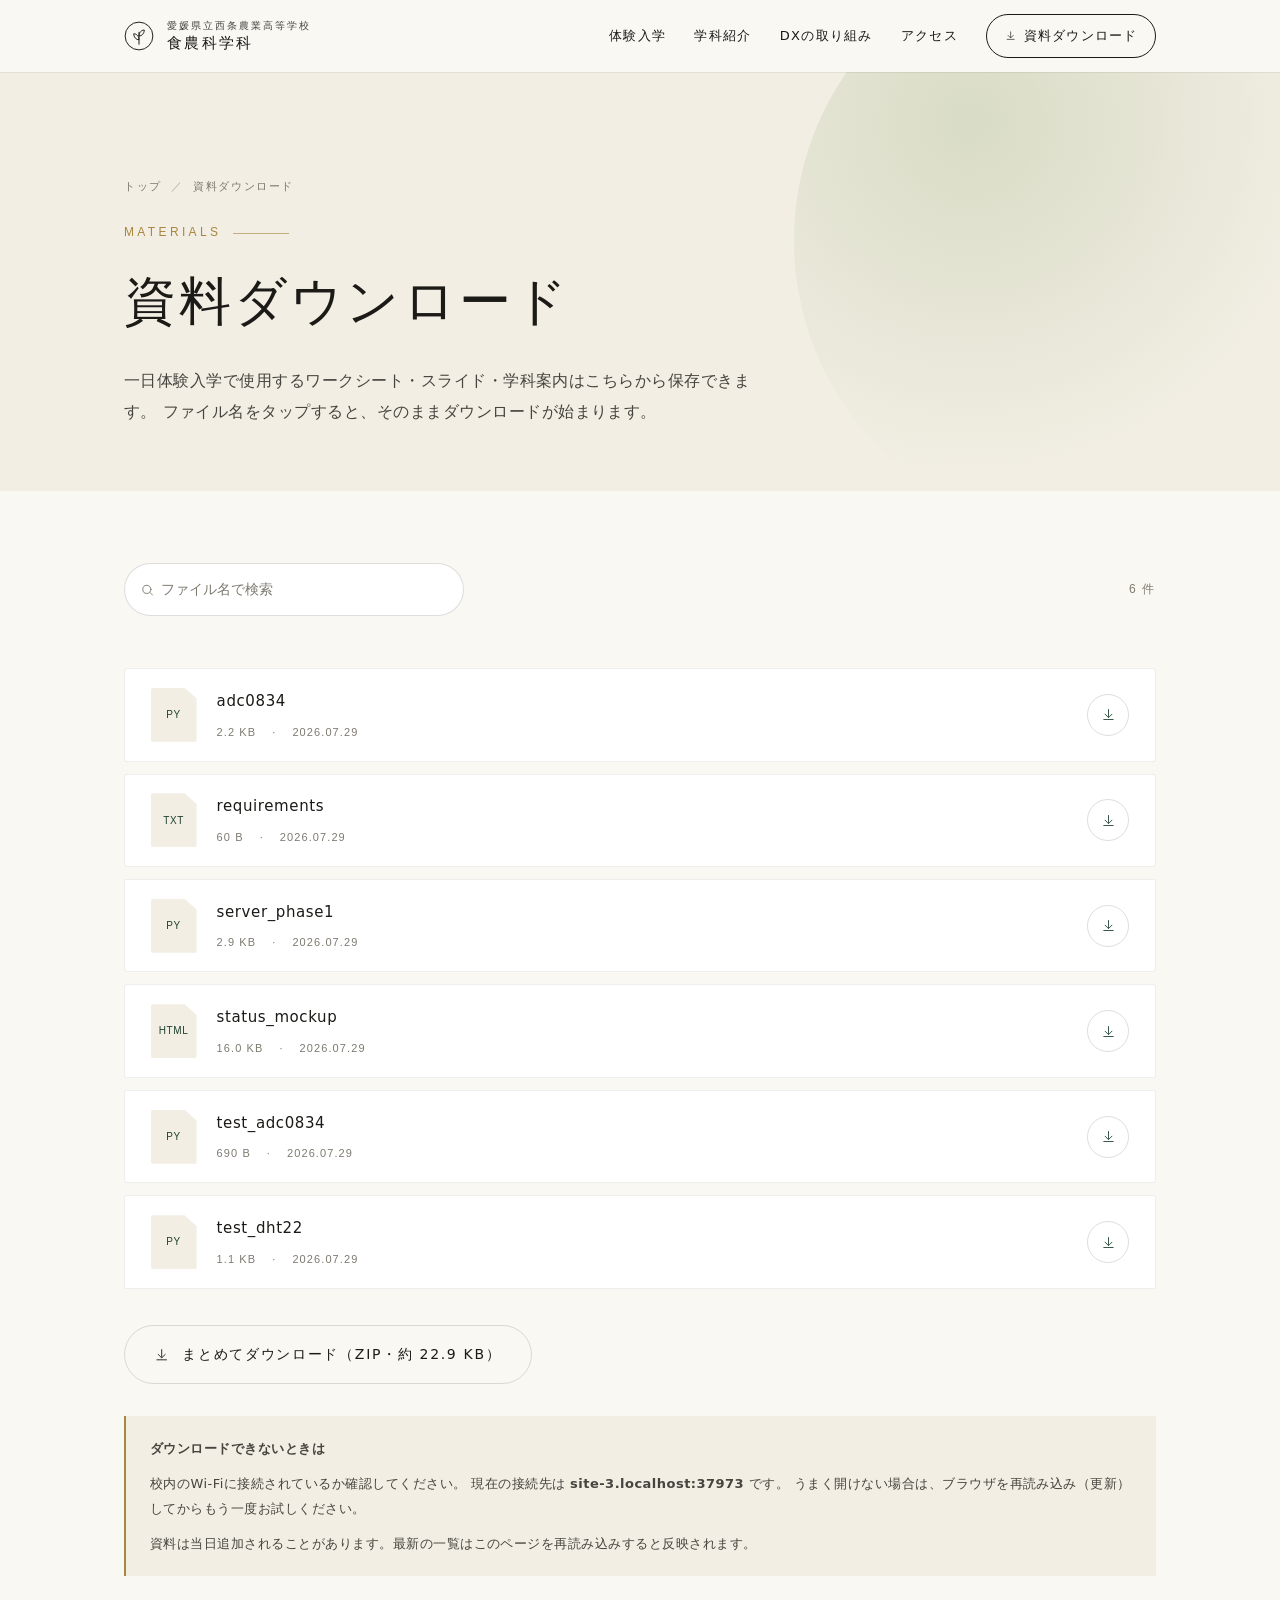
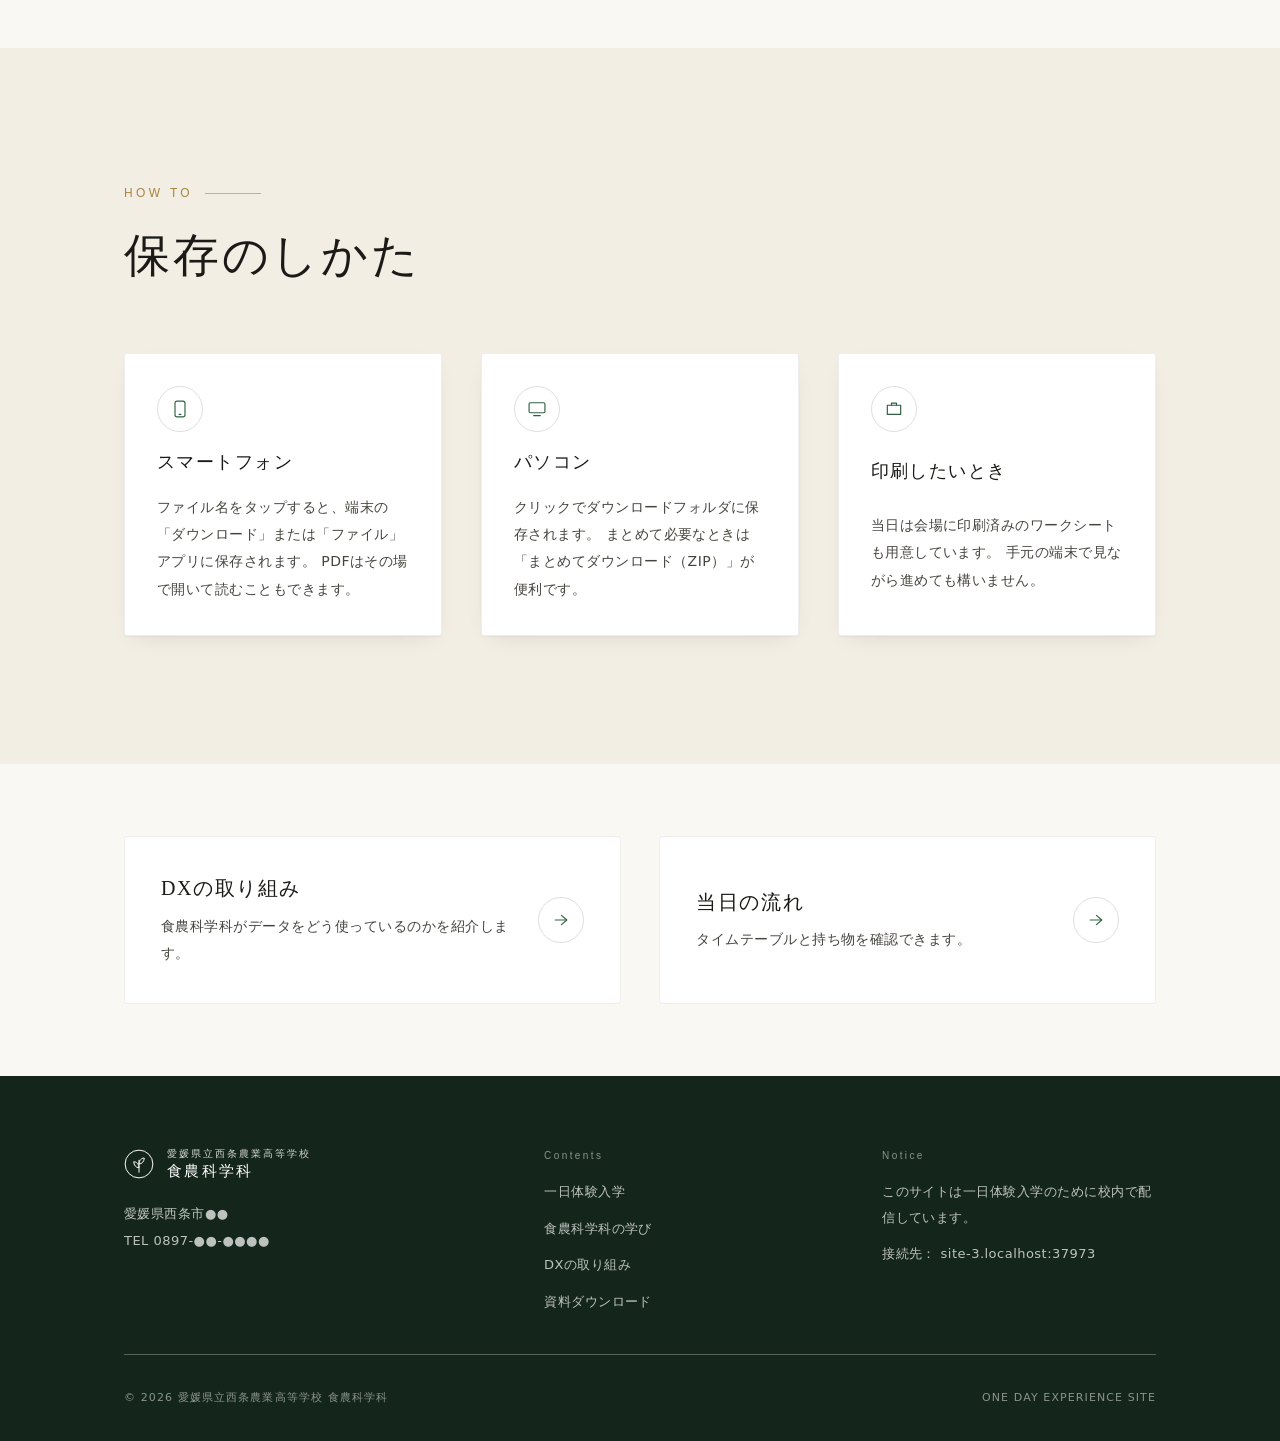
==== commit e6acfdc9: "静的配信でも「まとめてダウンロード（ZIP）」を使えるようにする server.py が無い配信ではZIPを作れずボタンを隠していたが、 ブラウザ側でZIPを組み立てれば同じことができるので実装した。" ====
--- a/download.html
+++ b/download.html
@@ -114,7 +114,7 @@
         <div class="btn-row" style="margin-top:2.25rem">
           <a class="btn btn--ghost btn--down" data-fl-zip href="api/files.zip" hidden>
             <svg class="btn__ico" viewBox="0 0 24 24" fill="none" stroke="currentColor" stroke-width="1.4" stroke-linecap="round" stroke-linejoin="round" aria-hidden="true"><path d="M12 4v12"/><path d="M6.5 11.5 12 17l5.5-5.5"/><path d="M4.5 20h15"/></svg>
-            まとめてダウンロード（ZIP）
+            <span data-fl-zip-label>まとめてダウンロード（ZIP）</span>
           </a>
         </div>
 
@@ -250,6 +250,7 @@
 </footer>
 
 <script src="assets/js/main.js" defer></script>
+<script src="assets/js/zip.js" defer></script>
 <script src="assets/js/files.js" defer></script>
 </body>
 </html>
--- a/assets/css/style.css
+++ b/assets/css/style.css
@@ -90,6 +90,9 @@
 body.is-locked { overflow: hidden; }
 
 img, svg, video { display: block; max-width: 100%; height: auto; }
+
+/* hidden 属性は display 指定より優先させる（.btn などが display を持つため） */
+[hidden] { display: none !important; }
 a { color: inherit; text-decoration: none; }
 button { font: inherit; color: inherit; }
 
@@ -251,6 +254,18 @@
 }
 .btn--ghost:hover { --btn-bg: var(--c-ink); --btn-fg: var(--c-white); }
 
+/* ZIP作成中 */
+.btn[aria-busy="true"] {
+  cursor: progress;
+  opacity: 0.65;
+  pointer-events: none;
+}
+.btn[aria-busy="true"] .btn__ico { animation: btnbusy 1s var(--ease) infinite; }
+@keyframes btnbusy {
+  0%, 100% { transform: translateY(0); opacity: 1; }
+  50%      { transform: translateY(0.25em); opacity: 0.4; }
+}
+
 .btn--light {
   --btn-bg: transparent;
   --btn-fg: var(--c-white);
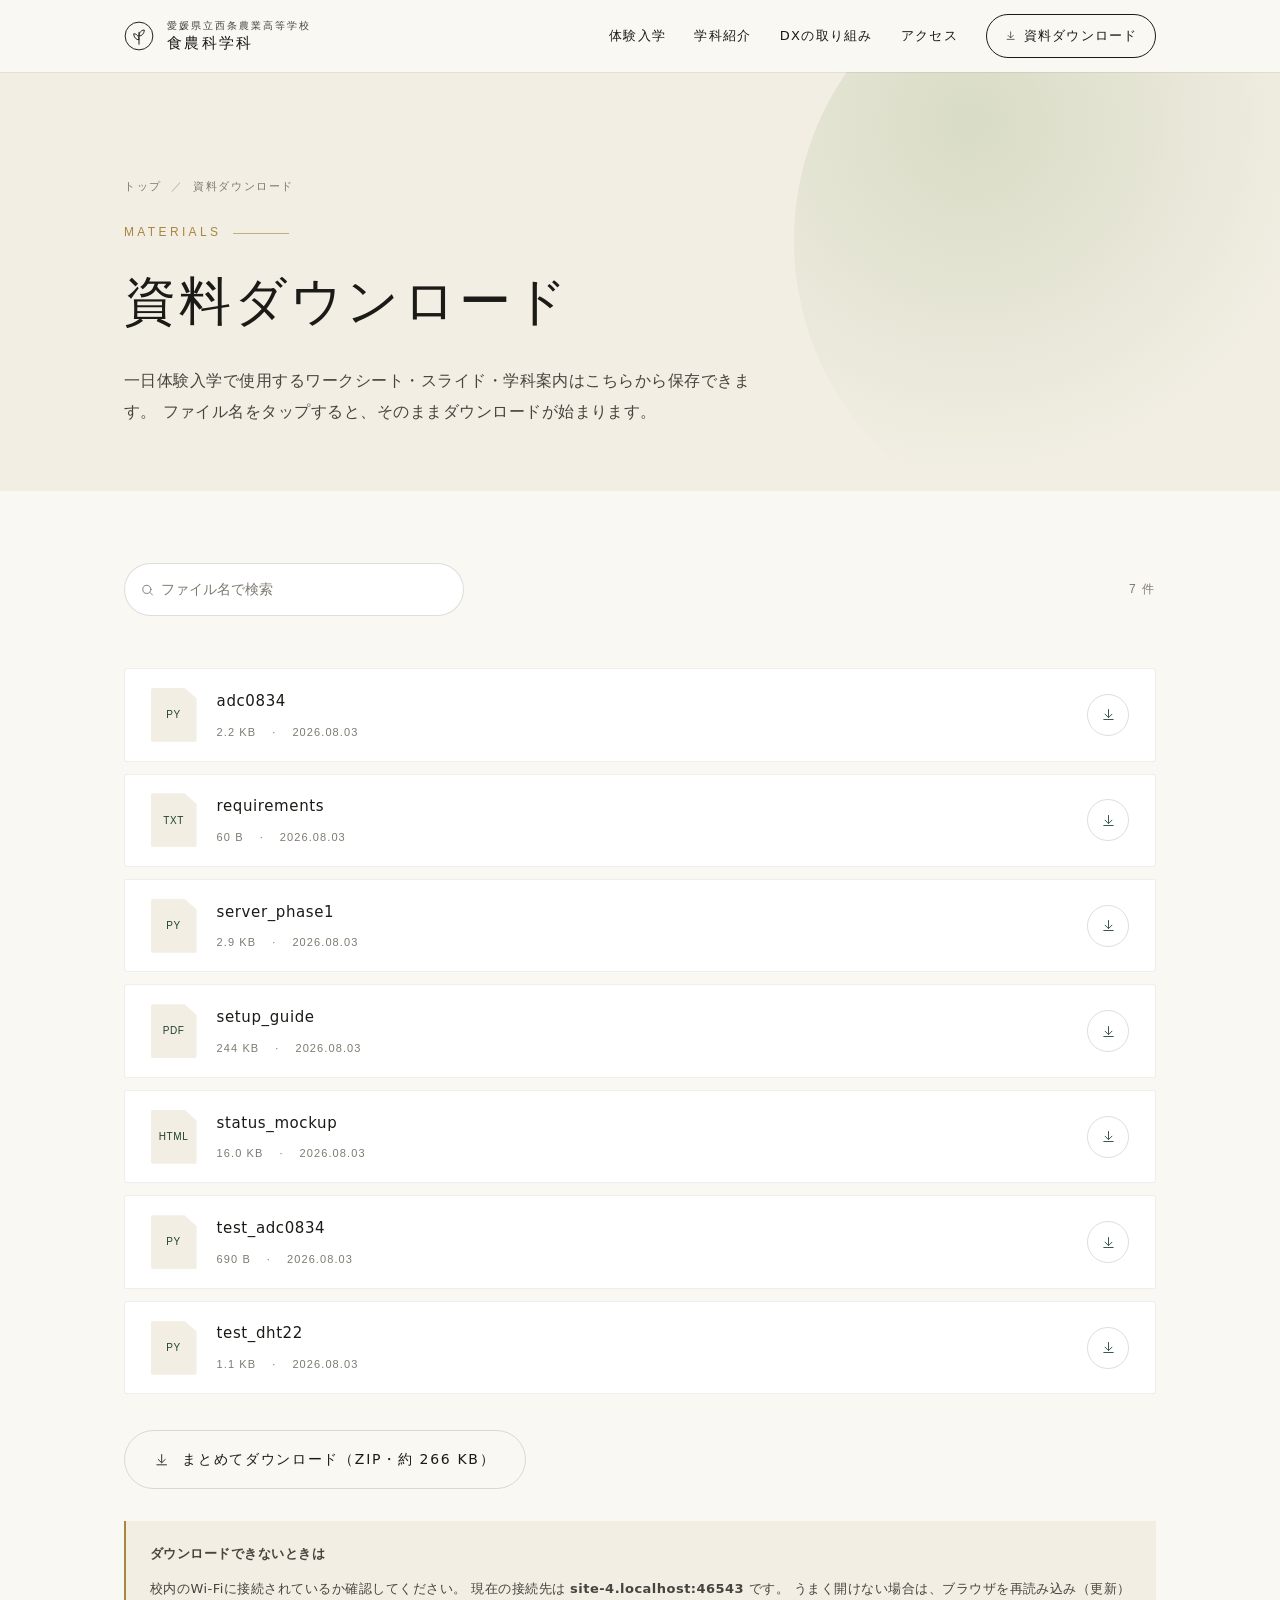
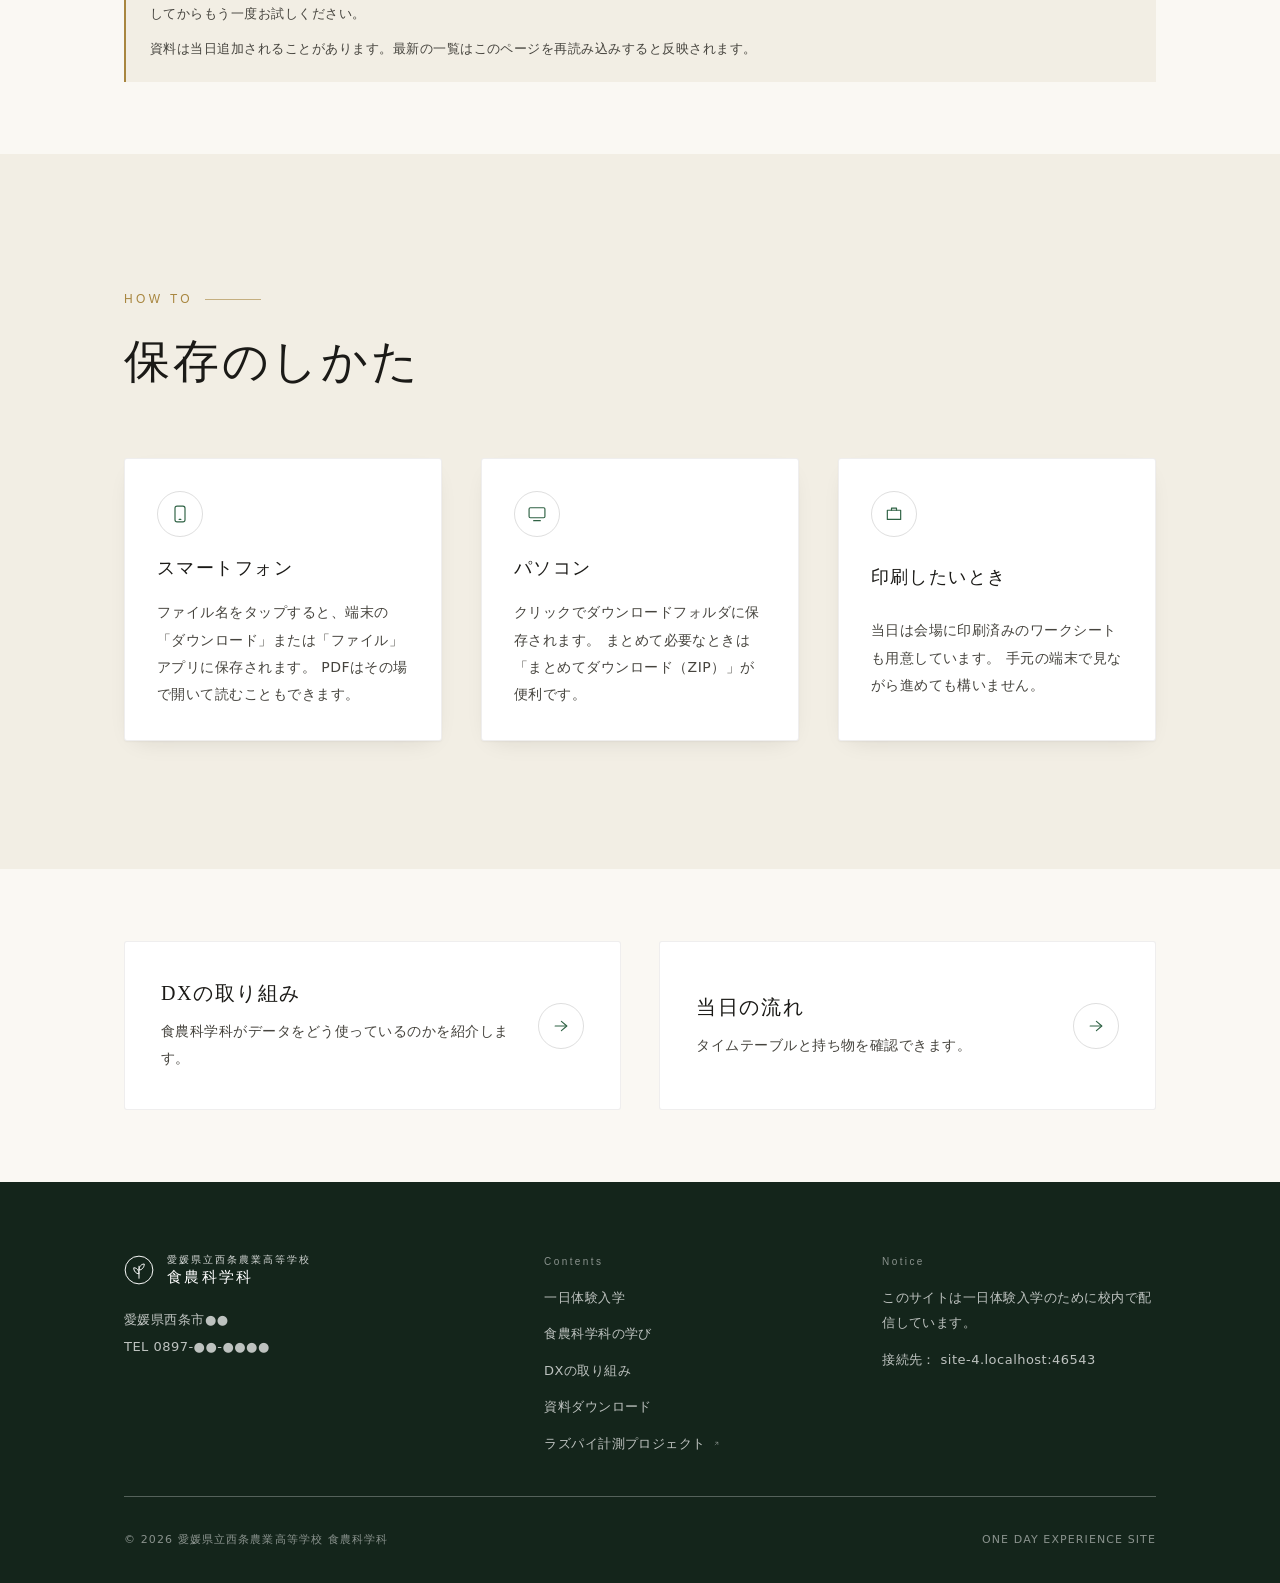
==== commit cb6237d2: "ラズパイ計測プロジェクトへのリンクを追加 https://agrimuitobom.github.io/rasp/ を4か所から辿れるようにした。  - index.html: DXダイジェストのボタ" ====
--- a/download.html
+++ b/download.html
@@ -232,6 +232,8 @@
           <li><a href="index.html#course">食農科学科の学び</a></li>
           <li><a href="dx.html">DXの取り組み</a></li>
           <li><a href="download.html">資料ダウンロード</a></li>
+          <!-- TODO: リンク先の名称は実際のページに合わせて調整してください -->
+          <li><a href="https://agrimuitobom.github.io/rasp/" target="_blank" rel="noopener">ラズパイ計測プロジェクト<svg viewBox="0 0 24 24" fill="none" stroke="currentColor" stroke-width="1.6" stroke-linecap="round" stroke-linejoin="round" aria-hidden="true"><path d="M8.5 15.5 15.5 8.5"/><path d="M9.5 8.5h6v6"/></svg></a></li>
         </ul>
       </nav>
       <div>
--- a/assets/css/style.css
+++ b/assets/css/style.css
@@ -1165,6 +1165,7 @@
   margin-bottom: 1rem;
 }
 .footer__links { display: grid; gap: 0.7rem; }
+.footer__links a svg { display: inline-block; width: 0.7em; margin-left: 0.45em; opacity: 0.7; }
 .footer__bottom {
   margin-top: 2rem;
   display: flex;
@@ -1192,6 +1193,13 @@
 }
 .linkcard:hover { transform: translateY(-3px); box-shadow: var(--shadow-2); }
 .linkcard__ttl { font-size: 1.25rem; letter-spacing: 0.08em; }
+.linkcard__ttl .ext-mark {
+  display: inline-block;
+  width: 0.72em;
+  margin-left: 0.5em;
+  vertical-align: baseline;
+  color: var(--c-ink-3);
+}
 .linkcard__txt { margin-top: 0.6rem; font-size: 0.875rem; color: var(--c-ink-2); }
 
 /* --------------------------------------------------------------------------
